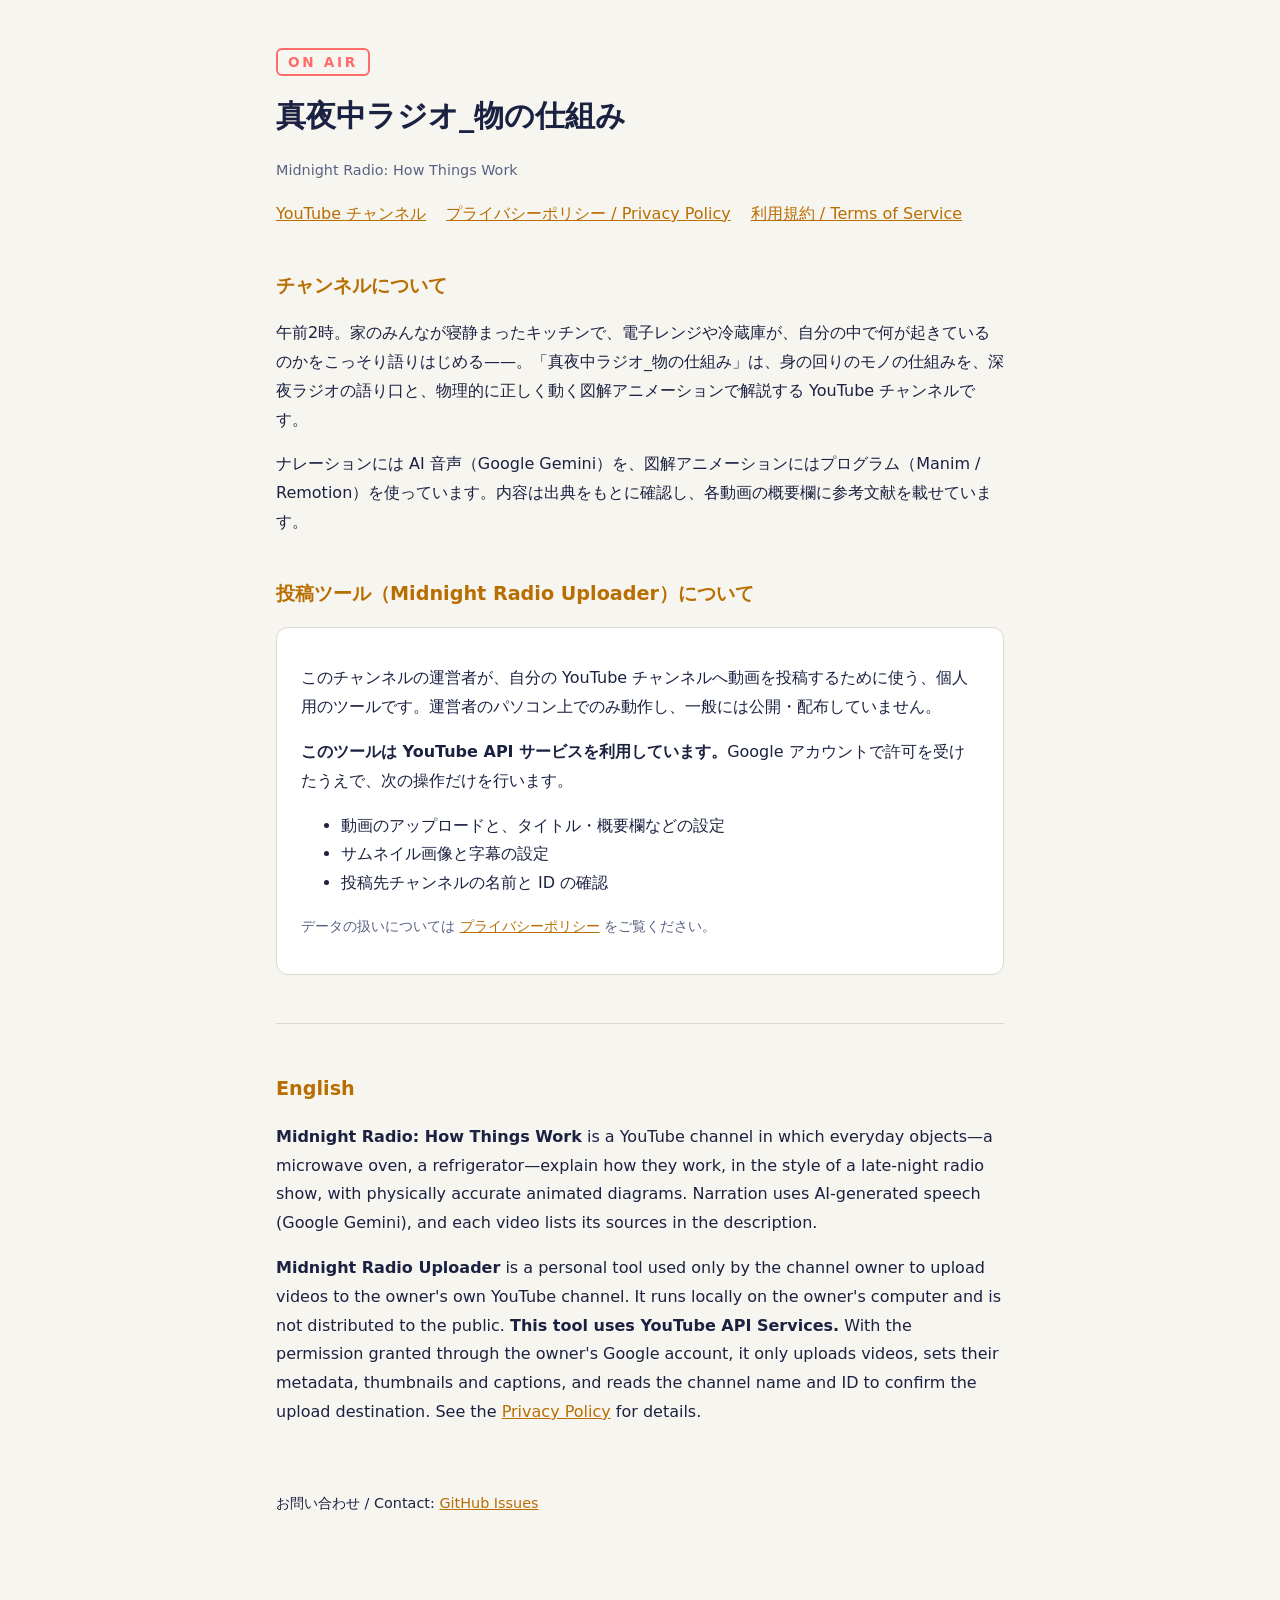
==== index.html @ 1fcbe386 "Add homepage, privacy policy and terms for Midnight Radio Uploader Co-Authored-By: Claude Opus 5.5 <" ====
<!doctype html>
<html lang="ja">
<head>
<meta charset="utf-8">
<meta name="viewport" content="width=device-width, initial-scale=1">
<title>真夜中ラジオ 物の仕組み</title>
<meta name="description" content="身の回りのモノが午前2時に自分の仕組みを語る、深夜ラジオ風の解説チャンネル「真夜中ラジオ_物の仕組み」と、その投稿ツールの案内です。">
<link rel="stylesheet" href="style.css">
</head>
<body>
<main>
  <header>
    <span class="onair">ON AIR</span>
    <h1>真夜中ラジオ_物の仕組み</h1>
    <p class="muted">Midnight Radio: How Things Work</p>
    <nav>
      <a href="https://www.youtube.com/channel/UCm-f5MFN_qxzpb3WOJ0mrtg">YouTube チャンネル</a>
      <a href="privacy.html">プライバシーポリシー / Privacy Policy</a>
      <a href="terms.html">利用規約 / Terms of Service</a>
    </nav>
  </header>

  <h2>チャンネルについて</h2>
  <p>午前2時。家のみんなが寝静まったキッチンで、電子レンジや冷蔵庫が、自分の中で何が起きているのかをこっそり語りはじめる——。「真夜中ラジオ_物の仕組み」は、身の回りのモノの仕組みを、深夜ラジオの語り口と、物理的に正しく動く図解アニメーションで解説する YouTube チャンネルです。</p>
  <p>ナレーションには AI 音声（Google Gemini）を、図解アニメーションにはプログラム（Manim / Remotion）を使っています。内容は出典をもとに確認し、各動画の概要欄に参考文献を載せています。</p>

  <h2>投稿ツール（Midnight Radio Uploader）について</h2>
  <div class="card">
    <p>このチャンネルの運営者が、自分の YouTube チャンネルへ動画を投稿するために使う、個人用のツールです。運営者のパソコン上でのみ動作し、一般には公開・配布していません。</p>
    <p><strong>このツールは YouTube API サービスを利用しています。</strong>Google アカウントで許可を受けたうえで、次の操作だけを行います。</p>
    <ul>
      <li>動画のアップロードと、タイトル・概要欄などの設定</li>
      <li>サムネイル画像と字幕の設定</li>
      <li>投稿先チャンネルの名前と ID の確認</li>
    </ul>
    <p class="muted">データの扱いについては <a href="privacy.html">プライバシーポリシー</a> をご覧ください。</p>
  </div>

  <hr>

  <h2>English</h2>
  <p><strong>Midnight Radio: How Things Work</strong> is a YouTube channel in which everyday objects—a microwave oven, a refrigerator—explain how they work, in the style of a late-night radio show, with physically accurate animated diagrams. Narration uses AI-generated speech (Google Gemini), and each video lists its sources in the description.</p>
  <p><strong>Midnight Radio Uploader</strong> is a personal tool used only by the channel owner to upload videos to the owner's own YouTube channel. It runs locally on the owner's computer and is not distributed to the public. <strong>This tool uses YouTube API Services.</strong> With the permission granted through the owner's Google account, it only uploads videos, sets their metadata, thumbnails and captions, and reads the channel name and ID to confirm the upload destination. See the <a href="privacy.html">Privacy Policy</a> for details.</p>

  <footer class="muted">
    <p>お問い合わせ / Contact: <a href="https://github.com/kyomshiro/midnight-radio/issues">GitHub Issues</a></p>
  </footer>
</main>
</body>
</html>
---- style.css ----
:root {
  --bg: #0B1020;
  --panel: #151B30;
  --text: #E8ECF5;
  --muted: #8A93B2;
  --amber: #FFB547;
  --line: #2A3358;
}
@media (prefers-color-scheme: light) {
  :root:not([data-theme="dark"]) {
    --bg: #F7F5F0;
    --panel: #FFFFFF;
    --text: #1B2140;
    --muted: #5A6283;
    --amber: #B86E00;
    --line: #DDD8CC;
  }
}
* { box-sizing: border-box; }
body {
  margin: 0;
  background: var(--bg);
  color: var(--text);
  font-family: "BIZ UDPGothic", "Hiragino Sans", "Yu Gothic UI", system-ui, sans-serif;
  line-height: 1.8;
}
main { max-width: 760px; margin: 0 auto; padding: 48px 16px 80px; }
header { margin-bottom: 40px; }
.onair {
  display: inline-block;
  border: 2px solid #FF6B6B;
  color: #FF6B6B;
  border-radius: 6px;
  padding: 0 10px;
  font-weight: 700;
  letter-spacing: 0.2em;
  font-size: 0.85rem;
}
h1 { font-size: 1.9rem; margin: 12px 0 4px; }
h2 { font-size: 1.2rem; margin: 40px 0 8px; color: var(--amber); }
h3 { font-size: 1rem; margin: 24px 0 4px; }
p, li { color: var(--text); }
.muted { color: var(--muted); font-size: 0.9rem; }
a { color: var(--amber); }
nav { display: flex; gap: 20px; flex-wrap: wrap; margin-top: 16px; }
.card { background: var(--panel); border: 1px solid var(--line); border-radius: 12px; padding: 20px 24px; margin: 16px 0; }
hr { border: 0; border-top: 1px solid var(--line); margin: 48px 0; }
footer { margin-top: 64px; }
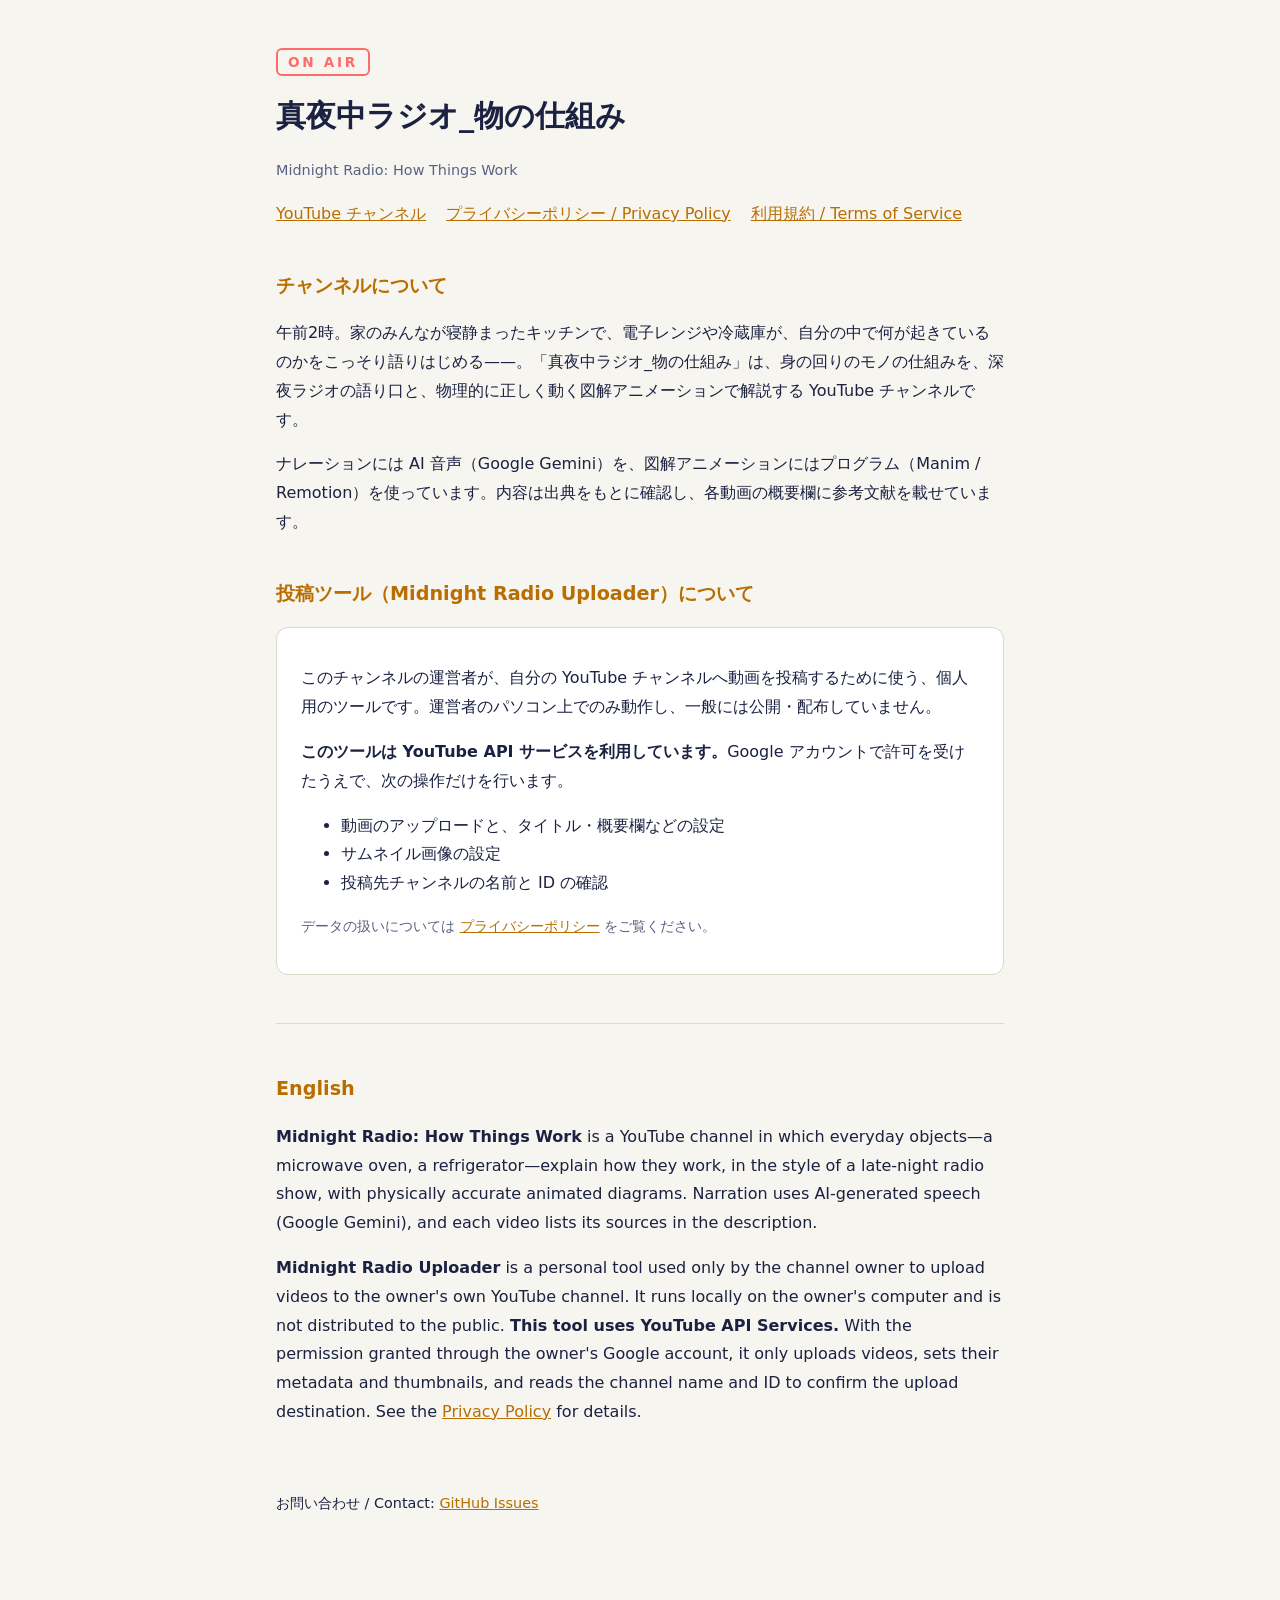
==== commit 198f1e93: "Reduce requested scopes to youtube.upload and youtube.readonly Co-Authored-By: Claude Opus 5.5 <nore" ====
--- a/index.html
+++ b/index.html
@@ -30,7 +30,7 @@
     <p><strong>このツールは YouTube API サービスを利用しています。</strong>Google アカウントで許可を受けたうえで、次の操作だけを行います。</p>
     <ul>
       <li>動画のアップロードと、タイトル・概要欄などの設定</li>
-      <li>サムネイル画像と字幕の設定</li>
+      <li>サムネイル画像の設定</li>
       <li>投稿先チャンネルの名前と ID の確認</li>
     </ul>
     <p class="muted">データの扱いについては <a href="privacy.html">プライバシーポリシー</a> をご覧ください。</p>
@@ -40,7 +40,7 @@
 
   <h2>English</h2>
   <p><strong>Midnight Radio: How Things Work</strong> is a YouTube channel in which everyday objects—a microwave oven, a refrigerator—explain how they work, in the style of a late-night radio show, with physically accurate animated diagrams. Narration uses AI-generated speech (Google Gemini), and each video lists its sources in the description.</p>
-  <p><strong>Midnight Radio Uploader</strong> is a personal tool used only by the channel owner to upload videos to the owner's own YouTube channel. It runs locally on the owner's computer and is not distributed to the public. <strong>This tool uses YouTube API Services.</strong> With the permission granted through the owner's Google account, it only uploads videos, sets their metadata, thumbnails and captions, and reads the channel name and ID to confirm the upload destination. See the <a href="privacy.html">Privacy Policy</a> for details.</p>
+  <p><strong>Midnight Radio Uploader</strong> is a personal tool used only by the channel owner to upload videos to the owner's own YouTube channel. It runs locally on the owner's computer and is not distributed to the public. <strong>This tool uses YouTube API Services.</strong> With the permission granted through the owner's Google account, it only uploads videos, sets their metadata and thumbnails, and reads the channel name and ID to confirm the upload destination. See the <a href="privacy.html">Privacy Policy</a> for details.</p>
 
   <footer class="muted">
     <p>お問い合わせ / Contact: <a href="https://github.com/kyomshiro/midnight-radio/issues">GitHub Issues</a></p>
